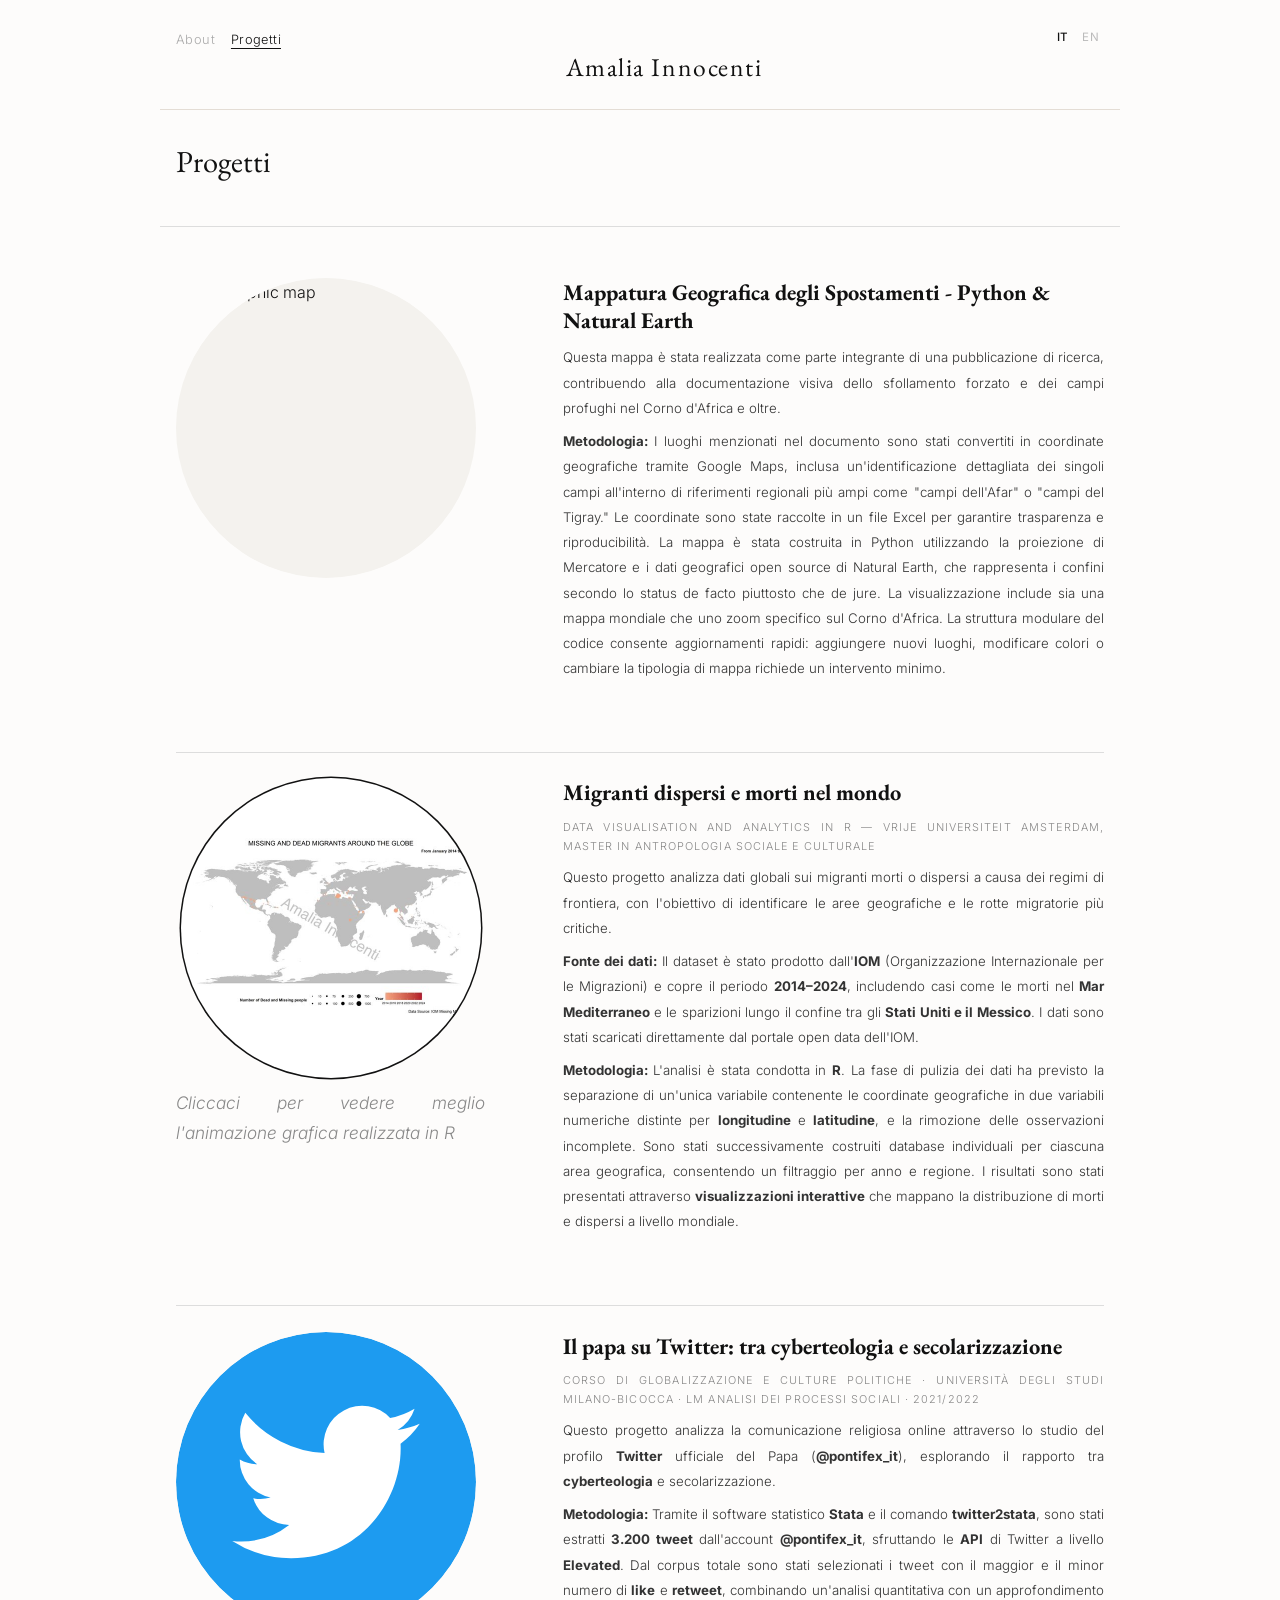
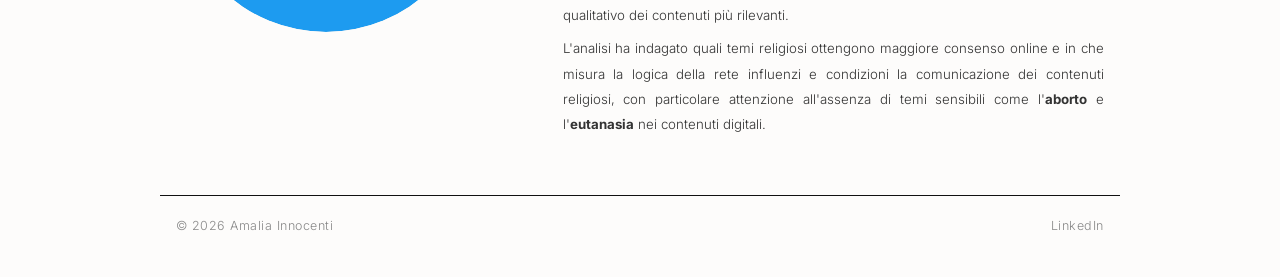
==== progetti/index.html @ a6a2b0f6 "Add Geographic Mapping project entry above GIF section" ====
<!DOCTYPE html>
<html lang="it">
<head>
  <meta charset="UTF-8">
  <meta name="viewport" content="width=device-width, initial-scale=1.0">
  <title>Projects – Amalia Innocenti</title>
  <link rel="icon" href="../favicon.svg" type="image/svg+xml">
  <link rel="stylesheet" href="../style.css">
  <style>
    /* hover hint on geo circle */
    .rentry-img--geo {
      cursor: zoom-in;
      transition: filter .2s;
    }
    .rentry-img--geo:hover { filter: brightness(0.88); }

    /* lightbox */
    .lightbox {
      position: fixed;
      inset: 0;
      z-index: 999;
      background: rgba(15,15,15,0.82);
      display: flex;
      align-items: center;
      justify-content: center;
      opacity: 0;
      pointer-events: none;
      transition: opacity .3s ease;
    }
    .lightbox.open {
      opacity: 1;
      pointer-events: all;
    }
    .lightbox-frame {
      position: relative;
      max-width: 88vw;
      max-height: 88vh;
    }
    .lightbox-frame img {
      display: block;
      max-width: 88vw;
      max-height: 88vh;
      width: auto;
      height: auto;
    }
    /* fading edges */
    .lightbox-frame::after {
      content: '';
      position: absolute;
      inset: 0;
      box-shadow: inset 0 0 70px 20px rgba(15,15,15,0.55);
      pointer-events: none;
    }
    .lightbox-close {
      position: absolute;
      top: -2.2rem;
      right: 0;
      background: none;
      border: none;
      color: #ddd;
      font-size: 1.6rem;
      line-height: 1;
      cursor: pointer;
      padding: 0.2rem 0.4rem;
      transition: color .15s;
    }
    .lightbox-close:hover { color: #fff; }
  </style>
</head>
<body>
<div class="page-wrapper">

<header>
  <div class="header-top">
    <nav>
      <a href="../">About</a>
      <a href="./" class="active" data-i18n="nav_projects">Projects</a>
    </nav>
    <div class="site-name">Amalia Innocenti</div>
    <div class="lang-switcher">
      <button class="lang-btn" data-lang="it">IT</button>
      <button class="lang-btn" data-lang="en">EN</button>
    </div>
  </div>
</header>

<div class="page-title">
  <h1 data-i18n="nav_projects">Projects</h1>
</div>

<hr>

<div class="section">

  <div class="rentry">
    <img class="rentry-img" alt="Geographic map">
    <div class="rentry-body">
      <h3 class="rentry-title" data-i18n="map_title">Geographic Mapping of Displacement - Python &amp; Natural Earth</h3>
      <p class="rentry-desc" data-i18n="map_p1">This map was developed as an integral part of a research publication, contributing to the visual documentation of forced displacement and refugee camps in the Horn of Africa and beyond.</p>
      <p class="rentry-desc" data-i18n="map_p2"><strong>Methodology:</strong> Locations mentioned in the source document were converted into geographic coordinates using Google Maps, including a detailed identification of individual camp names within broader regional references such as "Afar camps" or "Tigray camps." The coordinates were compiled in an Excel file to ensure transparency and reproducibility. The map was built in Python using the Mercator projection and open-source geographic boundary data from Natural Earth, which represents borders according to de facto rather than de jure status. The visualisation includes both a world map and a zoomed view focused on the Horn of Africa. The modular structure of the code allows for rapid updates: adding new locations, adjusting colours, or switching the base map style requires minimal effort.</p>
    </div>
  </div>

  <hr>

  <div class="rentry">
    <div class="rentry-img-wrap">
      <img class="rentry-img rentry-img--geo" src="../vis_2_thumb.jpg" data-gif="../vis_2.gif" alt="World map" id="geo-thumb">
      <p class="rentry-img-caption" data-i18n="geo_caption">Cliccaci per vedere meglio l'animazione grafica realizzata in R</p>
    </div>
    <div class="rentry-body">
      <h3 class="rentry-title" data-i18n="geo_title">Missing and dead migrants around the globe</h3>
      <p class="rentry-sub" data-i18n="geo_sub">Data Visualisation and Analytics in R course — Vrije Universiteit Amsterdam, Master's Degree in Social and Cultural Anthropology</p>
      <p class="rentry-desc" data-i18n="geo_p1">This project analyses global data on migrants who have died or gone missing as a result of border regimes, with a focus on identifying the most critical geographical areas and migration routes.</p>
      <p class="rentry-desc" data-i18n="geo_p2"><strong>Data Source:</strong> The dataset was produced by the <strong>IOM</strong> (International Organisation for Migration) and covers the period <strong>2014–2024</strong>, including cases such as deaths in the <strong>Mediterranean Sea</strong> and disappearances along the <strong>US-Mexico border</strong>. Data was retrieved directly from the IOM open data portal.</p>
      <p class="rentry-desc" data-i18n="geo_p3"><strong>Methodology:</strong> The analysis was carried out in <strong>R</strong>. The data cleaning phase involved splitting a single coordinate variable into two separate numeric variables for <strong>longitude</strong> and <strong>latitude</strong>, and removing incomplete observations. Individual databases were then built for each geographical area to allow for more granular filtering by year and region. The results were presented through <strong>interactive visualisations</strong> that mapped the distribution of deaths and disappearances worldwide.</p>
    </div>
  </div>

  <hr>

  <div class="rentry">
    <img class="rentry-img" src="../twitter-logo.svg" alt="Twitter logo">
    <div class="rentry-body">
      <h3 class="rentry-title" data-i18n="tw_card_title">Il papa su Twitter: tra cyberteologia e secolarizzazione</h3>
      <p class="rentry-sub" data-i18n="tw_sub">Corso di Globalizzazione e culture politiche · Università degli Studi Milano-Bicocca · LM Analisi dei Processi Sociali · 2021/2022</p>
      <p class="rentry-desc" data-i18n="tw_p1">Questo progetto analizza la comunicazione religiosa online attraverso lo studio del profilo <strong>Twitter</strong> ufficiale del Papa (<strong>@pontifex_it</strong>), esplorando il rapporto tra <strong>cyberteologia</strong> e secolarizzazione.</p>
      <p class="rentry-desc" data-i18n="tw_p2"><strong>Metodologia:</strong> Tramite il software statistico <strong>Stata</strong> e il comando <strong>twitter2stata</strong>, sono stati estratti <strong>3.200 tweet</strong> dall'account <strong>@pontifex_it</strong>, sfruttando le <strong>API</strong> di Twitter a livello <strong>Elevated</strong>. Dal corpus totale sono stati selezionati i tweet con il maggior e il minor numero di <strong>like</strong> e <strong>retweet</strong>, combinando un'analisi quantitativa con un approfondimento qualitativo dei contenuti più rilevanti.</p>
      <p class="rentry-desc" data-i18n="tw_p3">L'analisi ha indagato quali temi religiosi ottengono maggiore consenso online e in che misura la logica della rete influenzi e condizioni la comunicazione dei contenuti religiosi, con particolare attenzione all'assenza di temi sensibili come l'<strong>aborto</strong> e l'<strong>eutanasia</strong> nei contenuti digitali.</p>
    </div>
  </div>

</div>

<!-- Lightbox -->
<div class="lightbox" id="geo-lightbox">
  <div class="lightbox-frame">
    <button class="lightbox-close" id="lightbox-close">×</button>
    <img src="../vis_2.gif" alt="World map full view">
  </div>
</div>

<footer>
  <span>© 2026 Amalia Innocenti</span>
  <div class="footer-links">
    <a href="https://be.linkedin.com/in/amalia-innocenti" target="_blank" rel="noopener noreferrer">LinkedIn</a>
  </div>
</footer>

<script src="../lang.js"></script>
<script>
  const thumb   = document.getElementById('geo-thumb');
  const lightbox = document.getElementById('geo-lightbox');
  const closeBtn = document.getElementById('lightbox-close');

  const lightboxImg = lightbox.querySelector('img');

  thumb.addEventListener('click', () => {
    if (!lightboxImg.src || lightboxImg.src === window.location.href) {
      lightboxImg.src = thumb.dataset.gif;
    }
    lightbox.classList.add('open');
  });
  closeBtn.addEventListener('click', () => lightbox.classList.remove('open'));
  lightbox.addEventListener('click', e => {
    if (e.target === lightbox) lightbox.classList.remove('open');
  });
  document.addEventListener('keydown', e => {
    if (e.key === 'Escape') lightbox.classList.remove('open');
  });
</script>
</div>
</body>
</html>
---- style.css ----
@import url('https://fonts.googleapis.com/css2?family=EB+Garamond:ital,wght@0,400;0,500;1,400&family=Inter:wght@300;400;700&display=swap');

*, *::before, *::after { box-sizing: border-box; margin: 0; padding: 0; }

html { font-size: 16px; }

body {
  font-family: 'Inter', system-ui, sans-serif;
  font-weight: 300;
  color: #111;
  line-height: 1.75;
  background-color: #fdfcfb;
}

.page-wrapper {
  width: 100%;
  background: #fdfcfb;
  min-height: 100vh;
}

.spacer { display: block; }

a { color: #111; text-decoration: none; }
a:hover { text-decoration: underline; }

/* ── HEADER ── */
header {
  padding: 0 1rem;
  max-width: 960px;
  margin: 0 auto;
  border-bottom: 1px solid #e4ddd5;
}

.header-top {
  display: grid;
  grid-template-columns: 1fr auto 1fr;
  align-items: start;
  padding: 1.8rem 0 1.2rem;
}

.site-name {
  font-family: 'EB Garamond', Georgia, serif;
  font-size: 1.6rem;
  font-weight: 400;
  letter-spacing: 0.06em;
  text-align: center;
  margin-top: 1rem;
  margin-left: 3rem;
}

nav {
  display: flex;
  flex-wrap: nowrap;
  gap: 0 1rem;
  font-size: 0.8rem;
  letter-spacing: 0.03em;
}

nav a { color: #aaa; }
nav a:hover { color: #111; text-decoration: none; }
nav a.active { color: #111; text-decoration: underline; text-underline-offset: 4px; }

/* ── LANGUAGE SWITCHER ── */
.lang-switcher {
  display: flex;
  gap: 0.3rem;
  justify-self: end;
}

.lang-btn {
  background: none;
  border: none;
  cursor: pointer;
  font-family: 'Inter', system-ui, sans-serif;
  font-size: 0.72rem;
  font-weight: 400;
  letter-spacing: 0.08em;
  color: #bbb;
  padding: 0.1rem 0.25rem;
  transition: color .15s;
}

.lang-btn:hover { color: #555; }
.lang-btn.active { color: #111; font-weight: 500; }

/* ── PAGE TITLE ── */
.page-title {
  padding: 2rem 1rem 0;
  max-width: 960px;
  margin: 0 auto;
}

.page-title--hero {
  padding-top: 2.5rem;
  padding-bottom: 0.5rem;
}

.section--hero {
  padding-top: 2.5rem;
  padding-bottom: 4rem;
}

.section--hero p {
  font-size: 0.78rem;
  line-height: 1.9;
  margin-bottom: 1.4rem;
  color: #222;
}

.section--hero p:last-child { margin-bottom: 0; }

.page-title h1 {
  font-family: 'EB Garamond', Georgia, serif;
  font-size: 1.9rem;
  font-weight: 400;
  line-height: 1.3;
  margin-bottom: 0.5rem;
}

.page-title p {
  font-size: 0.68rem;
  letter-spacing: 0.14em;
  text-transform: uppercase;
  color: #888;
}

/* ── SECTIONS ── */
.section {
  padding: 1.6rem 1rem 0;
  max-width: 960px;
  margin: 0 auto;
}

hr {
  border: none;
  border-top: 1px solid #ddd;
  max-width: 960px;
  margin: 2.8rem auto 0;
  padding: 0 1rem;
}

h2 {
  font-family: 'EB Garamond', Georgia, serif;
  font-size: 1.1rem;
  font-weight: 500;
  letter-spacing: 0.02em;
  margin-bottom: 0.9rem;
}

p { margin-bottom: 0.9rem; font-size: 0.95rem; color: #333; }
p:last-child { margin-bottom: 0; }

/* ── PUB LIST ── */
.pub-list { list-style: none; }

.pub-list li {
  padding: 1rem 0;
  border-bottom: 1px solid #eee;
  font-size: 0.92rem;
}

.pub-list li:first-child { border-top: 1px solid #eee; }

.pub-year { font-size: 0.75rem; letter-spacing: 0.08em; color: #888; margin-bottom: 0.2rem; }

.pub-title {
  font-family: 'EB Garamond', Georgia, serif;
  font-size: 1rem;
  line-height: 1.4;
  margin-bottom: 0.2rem;
}

.pub-journal { font-size: 0.82rem; color: #666; }

.pub-link {
  display: inline-block;
  margin-top: 0.3rem;
  font-size: 0.78rem;
  color: #111;
  text-decoration: underline;
}

/* ── ABOUT LAYOUT ── */
.about-cols {
  display: grid;
  grid-template-columns: 150px 1fr;
  gap: 2rem;
  align-items: start;
}

.photo-placeholder {
  width: 150px;
  aspect-ratio: 3/4;
  background: #f0f0f0;
  border: 1px solid #ddd;
  display: flex;
  align-items: center;
  justify-content: center;
  font-size: 0.7rem;
  letter-spacing: 0.1em;
  color: #bbb;
  text-transform: uppercase;
}

/* ── PROJECT CARDS ── */
.proj-card {
  display: grid;
  grid-template-columns: 72px 1fr;
  gap: 1.2rem;
  padding: 1.3rem 0;
  border-bottom: 1px solid #eee;
}

.proj-card:first-of-type { border-top: 1px solid #eee; }

.proj-img {
  width: 72px;
  height: 72px;
  border: 1px solid #e4ddd5;
  flex-shrink: 0;
  object-fit: cover;
}

.proj-img--geo1    { background: linear-gradient(135deg, #c8dfc8 0%, #7aaa8a 100%); }
.proj-img--geo2    { background: linear-gradient(135deg, #d4e8c2 0%, #8ab87a 100%); }
.proj-img--twitter { background: linear-gradient(135deg, #c2d4e8 0%, #6a9fc0 100%); }
.proj-img--reddit  { background: linear-gradient(135deg, #e8d4c2 0%, #c08060 100%); }

.proj-title {
  font-family: 'EB Garamond', Georgia, serif;
  font-size: 0.9rem;
  margin-bottom: 0.3rem;
  color: #111;
  white-space: nowrap;
  overflow: hidden;
  text-overflow: ellipsis;
}

.section p {
  text-align: justify;
}

.proj-desc {
  font-size: 0.82rem;
  color: #666;
  line-height: 1.6;
  margin-bottom: 0.5rem;
}

.find-more {
  font-size: 0.75rem;
  color: #111;
  text-decoration: underline;
  text-underline-offset: 3px;
  letter-spacing: 0.03em;
}

.find-more:hover { color: #555; text-decoration: underline; }

/* ── CODE BLOCK ── */
.code-block {
  background: #1e1e2e;
  border-radius: 6px;
  margin-top: 1.4rem;
  overflow: hidden;
  box-shadow: 0 4px 20px rgba(0,0,0,0.18);
}

.code-block-header {
  background: #2a2a3d;
  padding: 0.55rem 1rem;
  display: flex;
  align-items: center;
  gap: 0.35rem;
}

.dot {
  width: 11px;
  height: 11px;
  border-radius: 50%;
  flex-shrink: 0;
}
.dot--red    { background: #ff5f57; }
.dot--yellow { background: #febc2e; }
.dot--green  { background: #28c840; }

.code-block-lang {
  margin-left: auto;
  font-size: 0.63rem;
  letter-spacing: 0.12em;
  text-transform: uppercase;
  color: #555;
  font-family: 'Inter', system-ui, sans-serif;
}

.code-block pre {
  font-family: 'Menlo', 'Courier New', monospace;
  font-size: 0.76rem;
  line-height: 1.75;
  color: #cdd6f4;
  margin: 0;
  padding: 1.2rem 1.4rem;
  max-height: 300px;
  overflow-y: auto;
  overflow-x: auto;
}

.code-block pre::-webkit-scrollbar { width: 5px; height: 5px; }
.code-block pre::-webkit-scrollbar-track { background: #1e1e2e; }
.code-block pre::-webkit-scrollbar-thumb { background: #44445a; border-radius: 3px; }

.code-label {
  font-size: 0.68rem;
  letter-spacing: 0.12em;
  text-transform: uppercase;
  color: #aaa;
  margin-bottom: 0.5rem;
}

/* ── PROJECT HERO IMAGE ── */
.project-hero-img {
  width: 100%;
  height: 220px;
  object-fit: cover;
  display: block;
  margin-top: 1.4rem;
}

.hero-img-wrap {
  position: relative;
  margin-top: 1.4rem;
}

.hero-img-wrap .project-hero-img {
  margin-top: 0;
}

.twitter-badge {
  position: absolute;
  top: 0.8rem;
  left: 1rem;
  width: 28px;
  height: 28px;
  filter: drop-shadow(0 1px 4px rgba(0,0,0,0.5));
}

/* ── PROJECT LIST ── */
.project-list { list-style: none; }

.project-list li {
  padding: 1rem 0;
  border-bottom: 1px solid #eee;
}

.project-list li:first-child { border-top: 1px solid #eee; }

.project-meta { font-size: 0.75rem; color: #888; letter-spacing: 0.06em; margin-bottom: 0.2rem; }
.project-name { font-family: 'EB Garamond', Georgia, serif; font-size: 1rem; margin-bottom: 0.2rem; }
.project-desc { font-size: 0.88rem; color: #555; }

/* ── CONTACT LIST ── */
.contact-list { list-style: none; }

.contact-list li {
  display: grid;
  grid-template-columns: 130px 1fr;
  gap: 0.5rem;
  padding: 0.85rem 0;
  border-bottom: 1px solid #eee;
  font-size: 0.92rem;
}

.contact-list li:first-child { border-top: 1px solid #eee; }
.contact-label { font-size: 0.75rem; letter-spacing: 0.08em; color: #888; padding-top: 0.1rem; }

/* ── WIP / COMING SOON ── */
.wip-note {
  font-size: 0.88rem;
  color: #888;
  font-style: italic;
  margin-bottom: 1.4rem;
}

.coming-soon-tag {
  display: inline-block;
  font-size: 0.62rem;
  letter-spacing: 0.12em;
  text-transform: uppercase;
  background: #f0ebe4;
  color: #999;
  padding: 0.1rem 0.45rem;
  border-radius: 2px;
  vertical-align: middle;
}

.pub-coming-soon .pub-title { color: #888; }

.wip-img-section {
  padding-top: 2rem;
  padding-bottom: 2rem;
  text-align: center;
}

.wip-img {
  width: 100%;
  max-height: 320px;
  object-fit: cover;
  border-radius: 3px;
  display: block;
  filter: grayscale(15%);
}

.wip-caption {
  font-size: 0.72rem;
  color: #bbb;
  letter-spacing: 0.08em;
  margin-top: 0.6rem;
  font-style: italic;
}

/* ── RESEARCH ENTRIES ── */
.rentry {
  display: grid;
  grid-template-columns: calc(928px * 4 / 12) 1fr;
  column-gap: calc(928px / 12);
  align-items: start;
  padding: 1.6rem 0;
}

.rentry-img {
  width: 300px;
  height: 300px;
  border-radius: 50%;
  object-fit: cover;
  background: #f4f2ee;
  display: block;
}

.rentry-img--geo {
  box-shadow: 0 0 0 1.5px #111;
}

.rentry-img-wrap {
  display: flex;
  flex-direction: column;
  align-items: center;
  gap: 0.6rem;
}

.rentry-img-caption {
  font-size: 1.08rem;
  color: #888;
  font-style: italic;
  margin: 0;
}


.rentry-sub {
  font-size: 0.68rem;
  letter-spacing: 0.1em;
  text-transform: uppercase;
  color: #888;
  margin-bottom: 0.6rem;
}

.rentry-title {
  font-family: 'EB Garamond', Georgia, serif;
  font-size: 1.4rem;
  font-weight: 700;
  color: #111;
  margin-bottom: 0.7rem;
  line-height: 1.25;
}

.rentry-desc {
  font-size: 0.83rem;
  color: #333;
  line-height: 1.9;
  text-align: justify;
  margin-bottom: 0.5rem;
}

/* ── FOOTER ── */
footer {
  max-width: 960px;
  margin: 2rem auto 0;
  padding: 1.2rem 1rem 2.5rem;
  border-top: 1px solid #111;
  display: flex;
  justify-content: space-between;
  align-items: center;
  font-size: 0.78rem;
  color: #888;
  letter-spacing: 0.04em;
}

footer a { color: #888; }
footer a:hover { color: #111; text-decoration: none; }
.footer-links { display: flex; gap: 1.2rem; }


/* ── RESPONSIVE ── */
@media (max-width: 820px) {
  .rentry {
    grid-template-columns: 200px 1fr;
    column-gap: 1.6rem;
  }
}

@media (max-width: 640px) {
  header, .page-title, .section { padding-left: 1.1rem; padding-right: 1.1rem; }

  .header-top {
    grid-template-columns: 1fr 1fr;
    grid-template-rows: auto auto;
    gap: 0.5rem;
  }
  .site-name {
    grid-column: 1 / -1;
    text-align: left;
    margin-left: 0;
    margin-top: 0.3rem;
    order: -1;
  }
  nav { font-size: 0.75rem; }

  /* projects: full-width stacked layout */
  .rentry {
    display: block;
    padding: 2rem 0;
  }
  .rentry-img {
    display: block;
    width: 60vw;
    height: 60vw;
    max-width: 240px;
    max-height: 240px;
    margin: 0 auto 1.6rem;
    border-radius: 50%;
    object-fit: cover;
    background: #f4f2ee;
  }
  .rentry-body { width: 100%; }
  .rentry-title { font-size: 1.35rem; margin-bottom: 0.5rem; }
  .rentry-sub   { font-size: 0.68rem; margin-bottom: 0.8rem; }
  .rentry-desc  { font-size: 0.92rem; line-height: 1.8; text-align: left; margin-bottom: 0.7rem; }

  .section p { text-align: left; }
  .section--hero p { font-size: 0.9rem; }

  .about-cols { grid-template-columns: 1fr; }
  .contact-list li { grid-template-columns: 1fr; }

  footer {
    padding: 1rem 1.1rem 2rem;
    flex-direction: column;
    gap: 0.5rem;
    align-items: flex-start;
  }
}
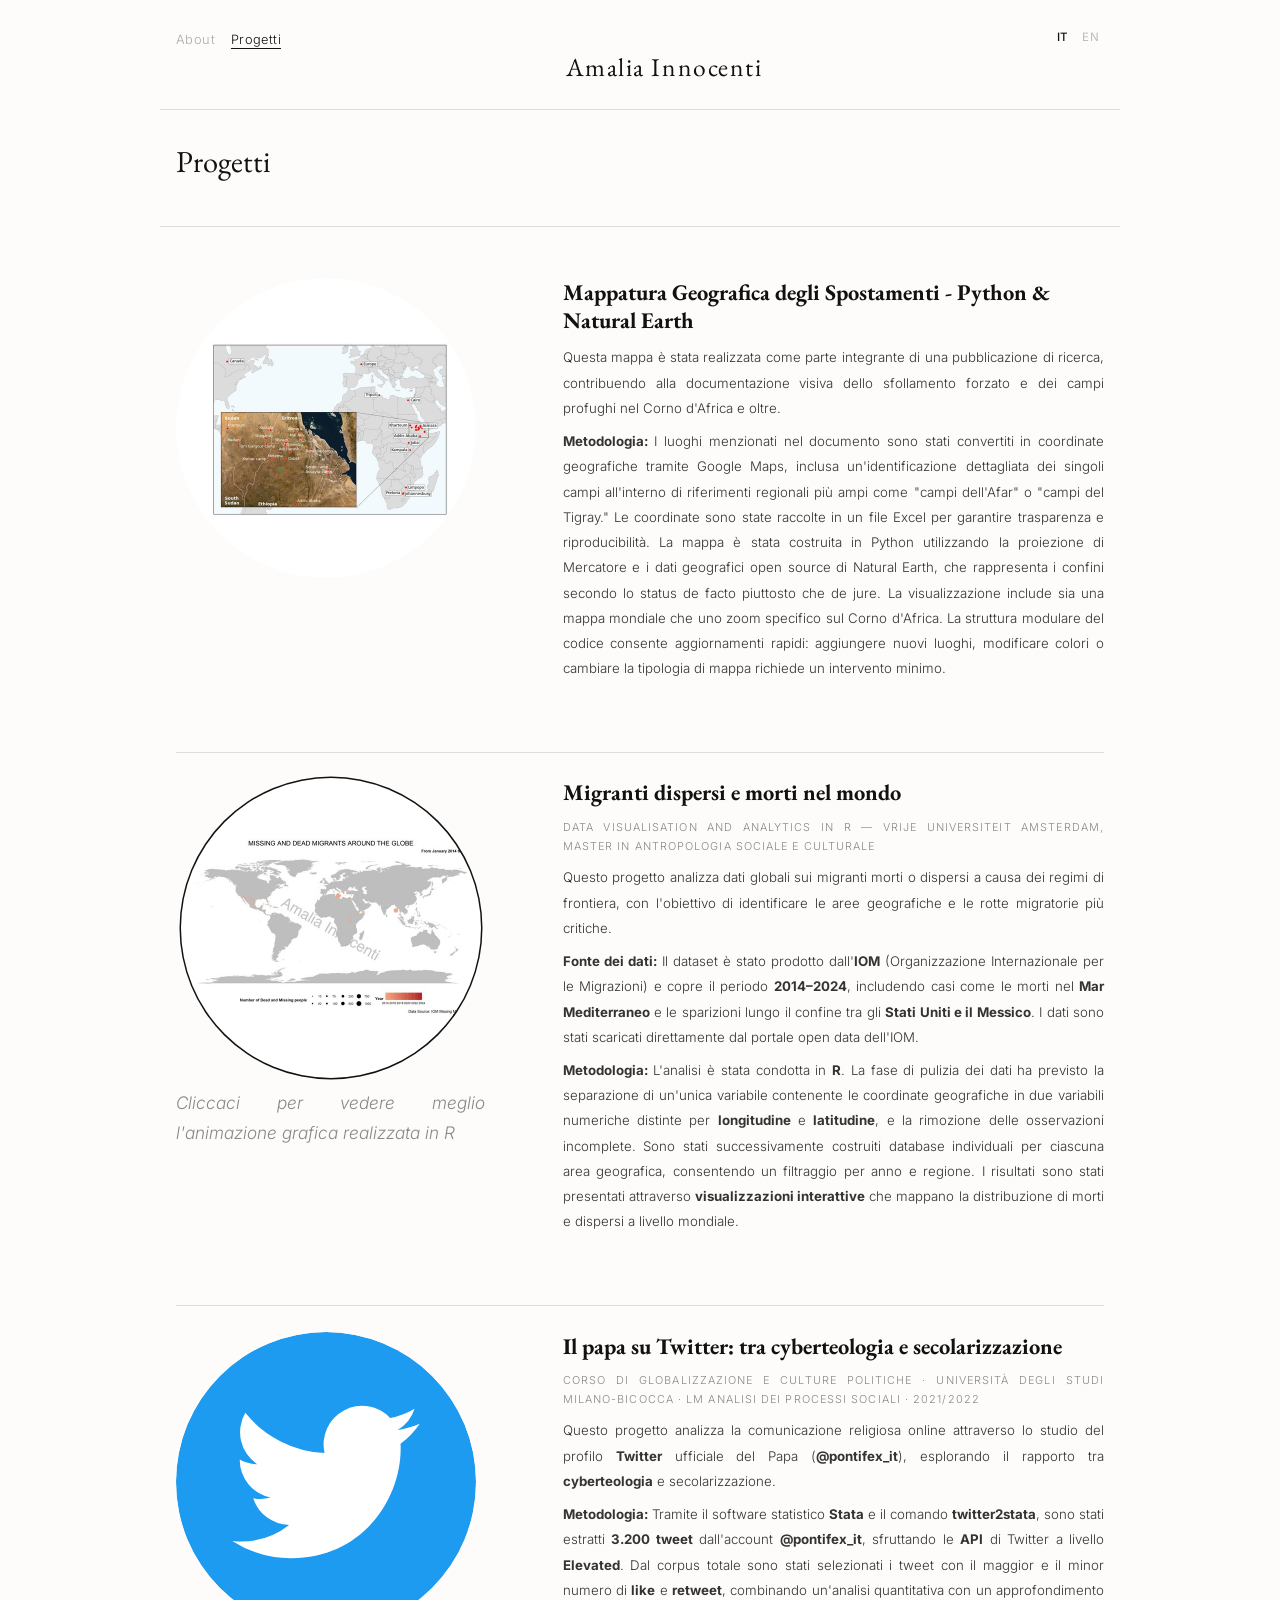
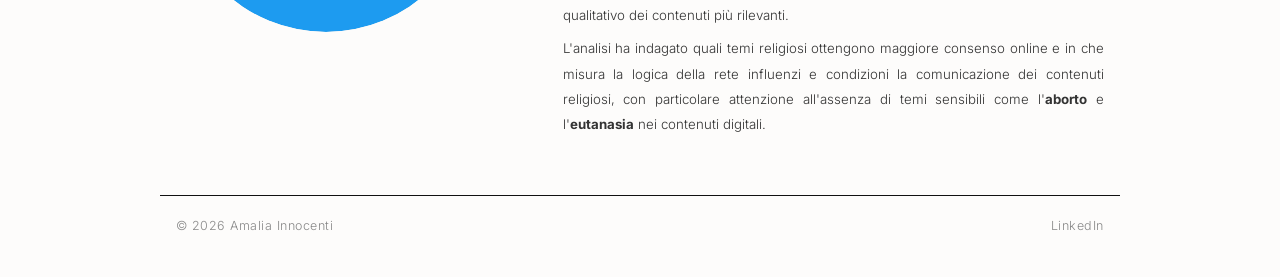
==== commit da440830: "Add geographic map image to new project entry" ====
--- a/progetti/index.html
+++ b/progetti/index.html
@@ -93,7 +93,7 @@
 <div class="section">
 
   <div class="rentry">
-    <img class="rentry-img" alt="Geographic map">
+    <img class="rentry-img" src="../map_horn.jpg" alt="Geographic map">
     <div class="rentry-body">
       <h3 class="rentry-title" data-i18n="map_title">Geographic Mapping of Displacement - Python &amp; Natural Earth</h3>
       <p class="rentry-desc" data-i18n="map_p1">This map was developed as an integral part of a research publication, contributing to the visual documentation of forced displacement and refugee camps in the Horn of Africa and beyond.</p>
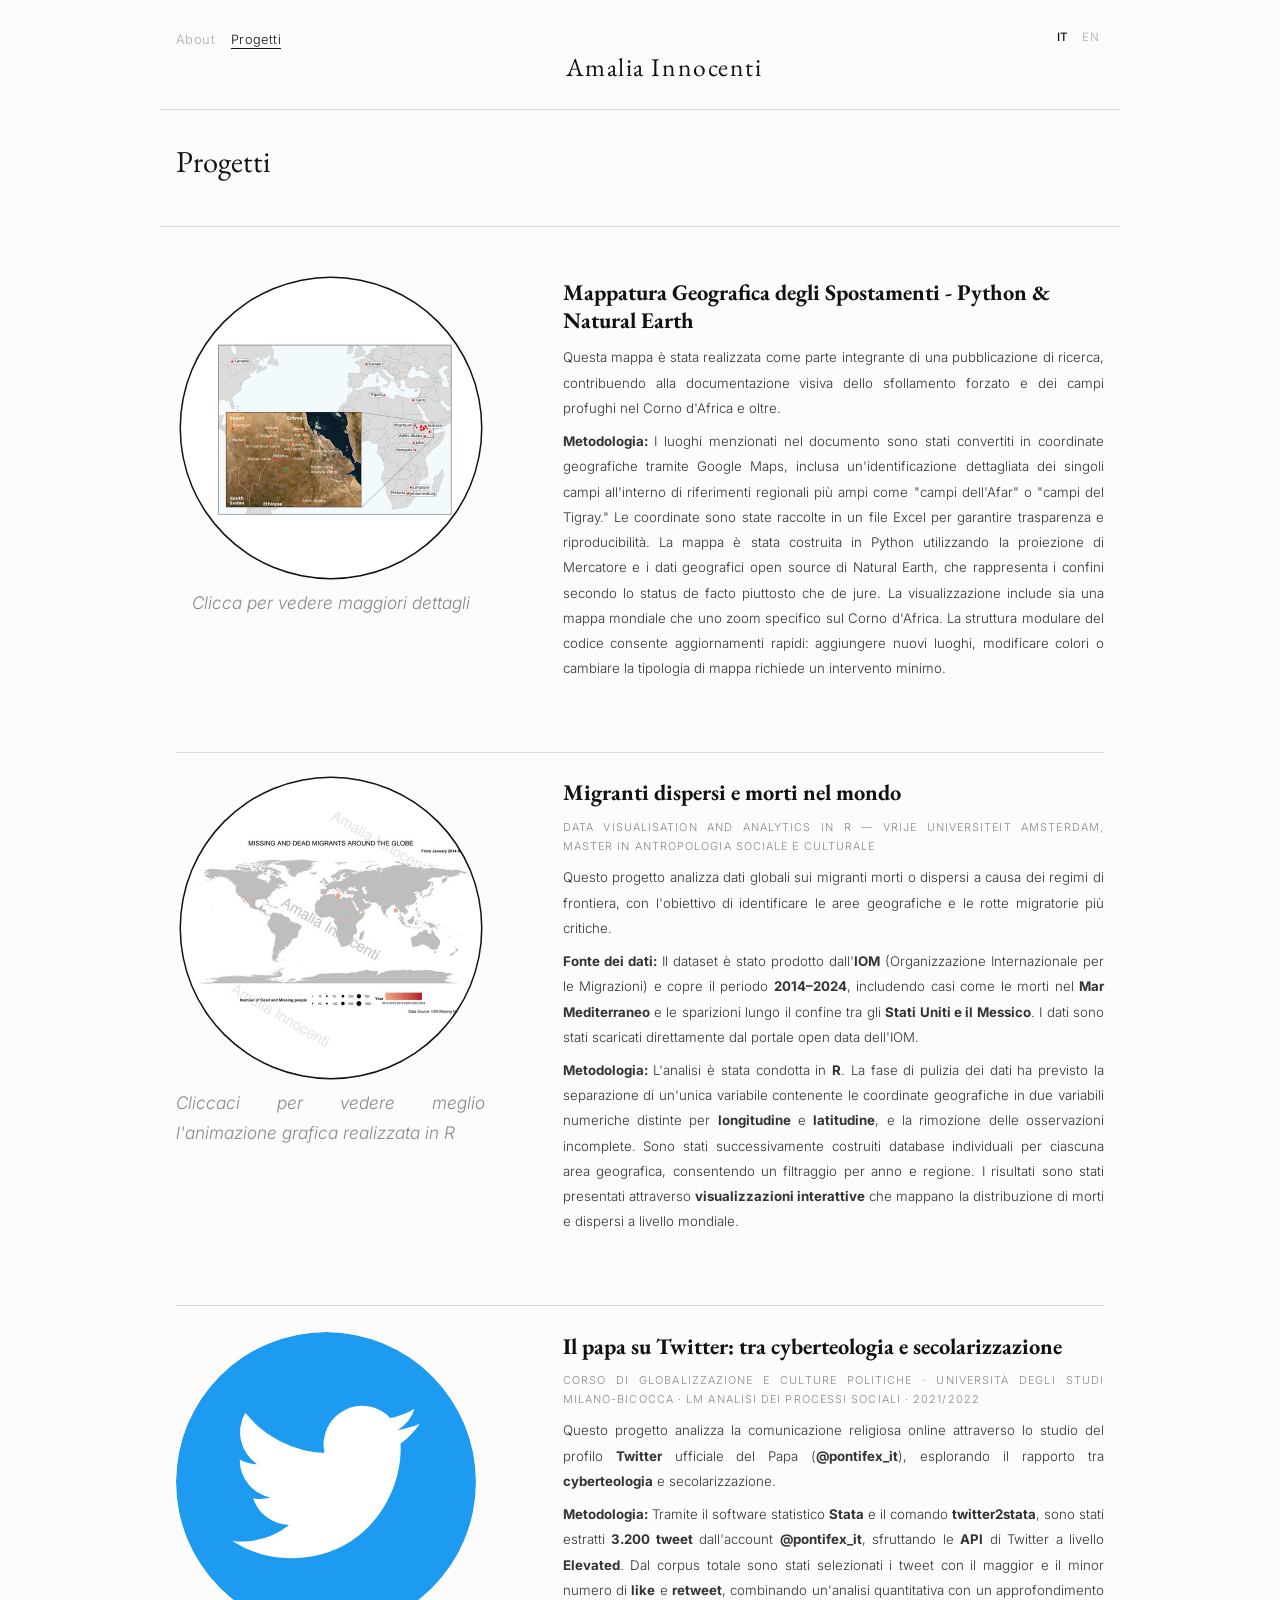
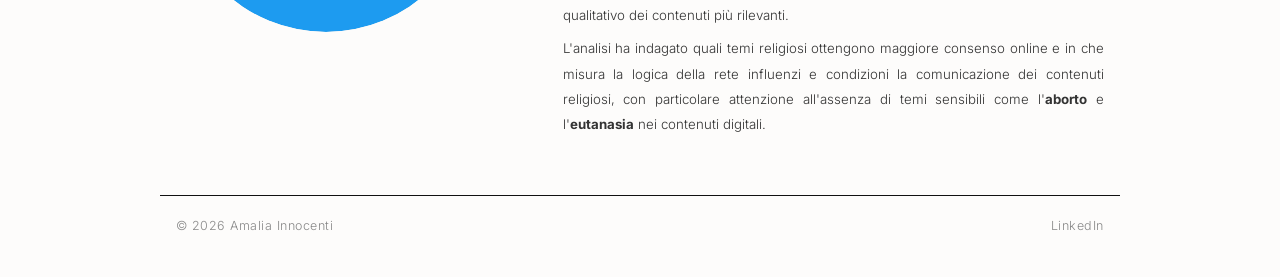
==== commit 19a2558a: "Map circle border+lightbox, 3 watermark stripes, fix caption alignment" ====
--- a/progetti/index.html
+++ b/progetti/index.html
@@ -93,7 +93,10 @@
 <div class="section">
 
   <div class="rentry">
-    <img class="rentry-img" src="../map_horn.jpg" alt="Geographic map">
+    <div class="rentry-img-wrap">
+      <img class="rentry-img rentry-img--map" src="../map_horn.jpg" alt="Geographic map" id="map-thumb">
+      <p class="rentry-img-caption" data-i18n="map_caption">Clicca per vedere maggiori dettagli</p>
+    </div>
     <div class="rentry-body">
       <h3 class="rentry-title" data-i18n="map_title">Geographic Mapping of Displacement - Python &amp; Natural Earth</h3>
       <p class="rentry-desc" data-i18n="map_p1">This map was developed as an integral part of a research publication, contributing to the visual documentation of forced displacement and refugee camps in the Horn of Africa and beyond.</p>
@@ -132,11 +135,19 @@
 
 </div>
 
-<!-- Lightbox -->
+<!-- Lightbox GIF -->
 <div class="lightbox" id="geo-lightbox">
   <div class="lightbox-frame">
     <button class="lightbox-close" id="lightbox-close">×</button>
-    <img src="../vis_2.gif" alt="World map full view">
+    <img src="" alt="World map full view">
+  </div>
+</div>
+
+<!-- Lightbox Map -->
+<div class="lightbox" id="map-lightbox">
+  <div class="lightbox-frame">
+    <button class="lightbox-close" id="map-lightbox-close">×</button>
+    <img src="../map_horn.jpg" alt="Geographic map full view">
   </div>
 </div>
 
@@ -149,24 +160,29 @@
 
 <script src="../lang.js"></script>
 <script>
-  const thumb   = document.getElementById('geo-thumb');
-  const lightbox = document.getElementById('geo-lightbox');
-  const closeBtn = document.getElementById('lightbox-close');
+  // GIF lightbox
+  const geoThumb   = document.getElementById('geo-thumb');
+  const geoLightbox = document.getElementById('geo-lightbox');
+  const geoImg = geoLightbox.querySelector('img');
+  geoThumb.addEventListener('click', () => {
+    if (!geoImg.src || geoImg.src === window.location.href) geoImg.src = geoThumb.dataset.gif;
+    geoLightbox.classList.add('open');
+  });
+  document.getElementById('lightbox-close').addEventListener('click', () => geoLightbox.classList.remove('open'));
+  geoLightbox.addEventListener('click', e => { if (e.target === geoLightbox) geoLightbox.classList.remove('open'); });
 
-  const lightboxImg = lightbox.querySelector('img');
+  // Map lightbox
+  const mapThumb   = document.getElementById('map-thumb');
+  const mapLightbox = document.getElementById('map-lightbox');
+  mapThumb.addEventListener('click', () => mapLightbox.classList.add('open'));
+  document.getElementById('map-lightbox-close').addEventListener('click', () => mapLightbox.classList.remove('open'));
+  mapLightbox.addEventListener('click', e => { if (e.target === mapLightbox) mapLightbox.classList.remove('open'); });
 
-  thumb.addEventListener('click', () => {
-    if (!lightboxImg.src || lightboxImg.src === window.location.href) {
-      lightboxImg.src = thumb.dataset.gif;
+  document.addEventListener('keydown', e => {
+    if (e.key === 'Escape') {
+      geoLightbox.classList.remove('open');
+      mapLightbox.classList.remove('open');
     }
-    lightbox.classList.add('open');
-  });
-  closeBtn.addEventListener('click', () => lightbox.classList.remove('open'));
-  lightbox.addEventListener('click', e => {
-    if (e.target === lightbox) lightbox.classList.remove('open');
-  });
-  document.addEventListener('keydown', e => {
-    if (e.key === 'Escape') lightbox.classList.remove('open');
   });
 </script>
 </div>
--- a/style.css
+++ b/style.css
@@ -438,7 +438,16 @@
 
 .rentry-img--geo {
   box-shadow: 0 0 0 1.5px #111;
-}
+  cursor: zoom-in;
+}
+
+.rentry-img--map {
+  box-shadow: 0 0 0 1.5px #111;
+  cursor: zoom-in;
+  transition: filter .2s;
+}
+
+.rentry-img--map:hover { filter: brightness(0.88); }
 
 .rentry-img-wrap {
   display: flex;
@@ -451,6 +460,7 @@
   font-size: 1.08rem;
   color: #888;
   font-style: italic;
+  text-align: left;
   margin: 0;
 }
 
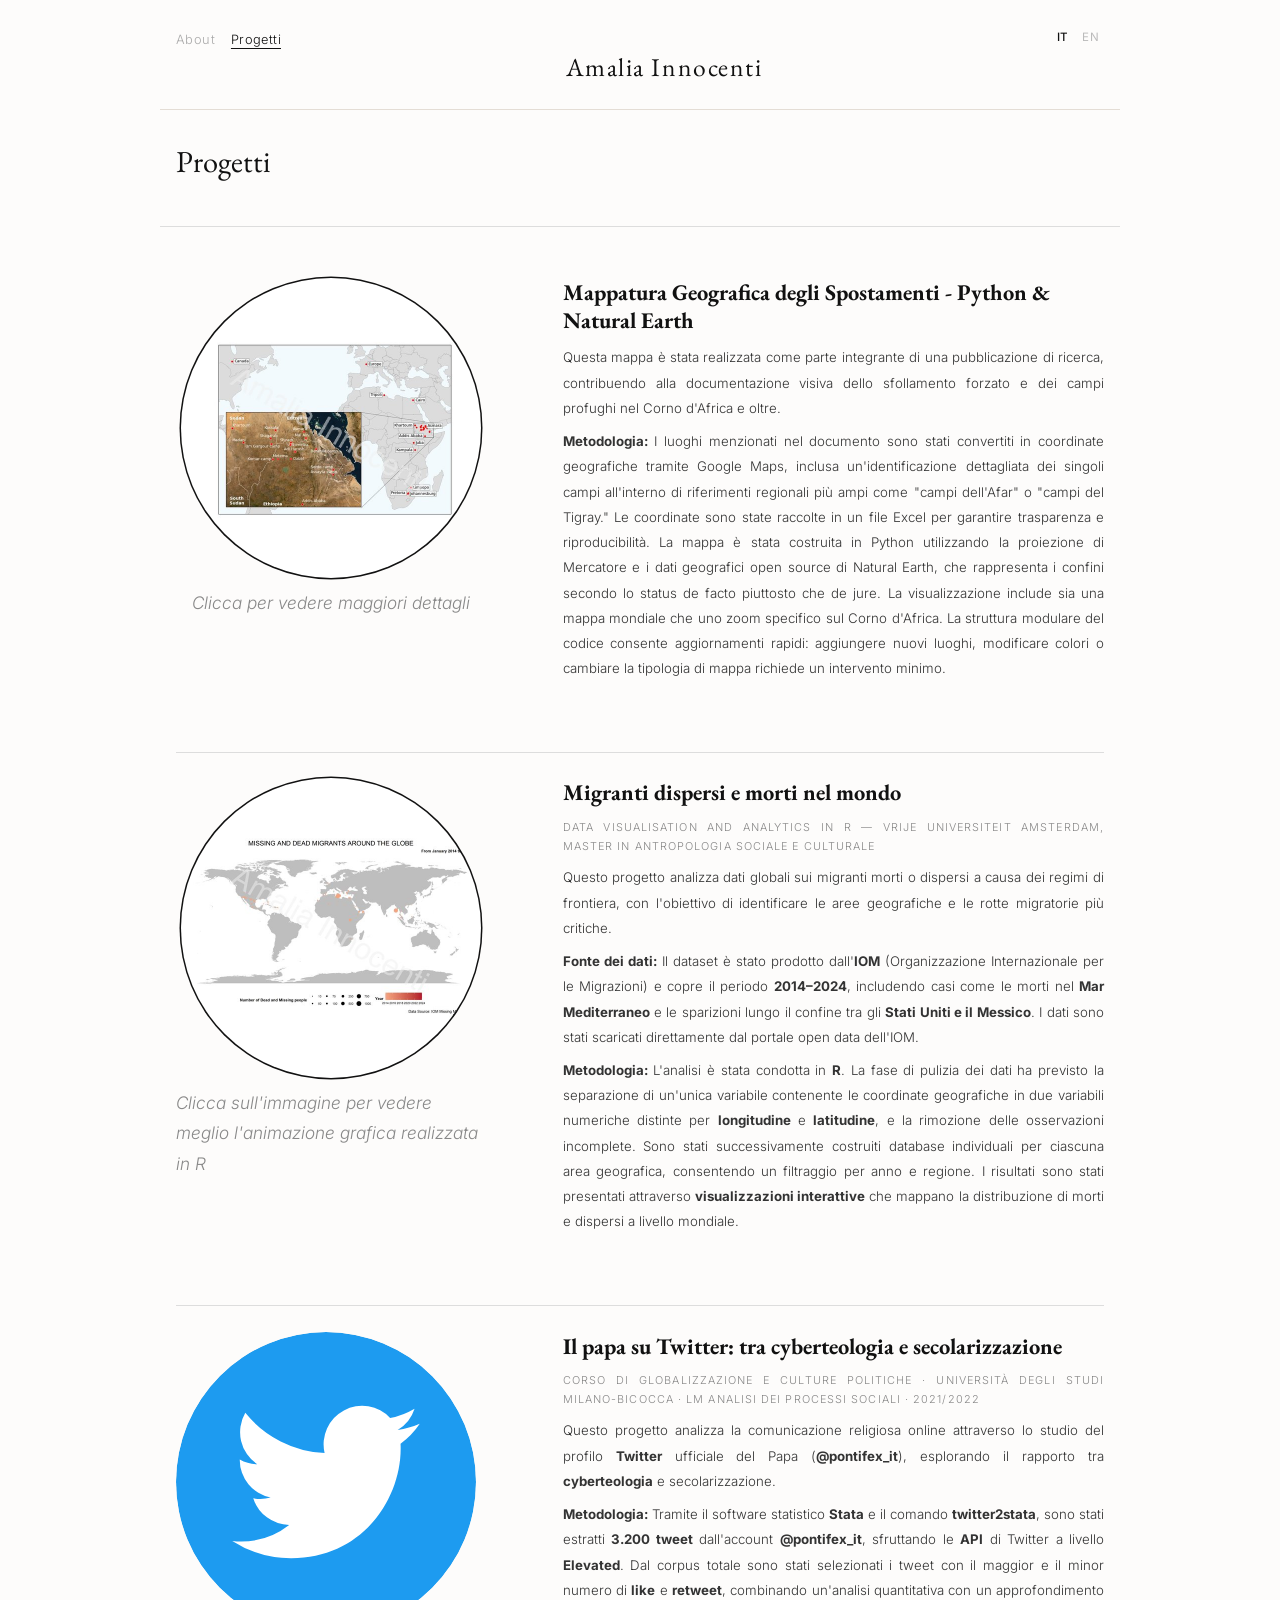
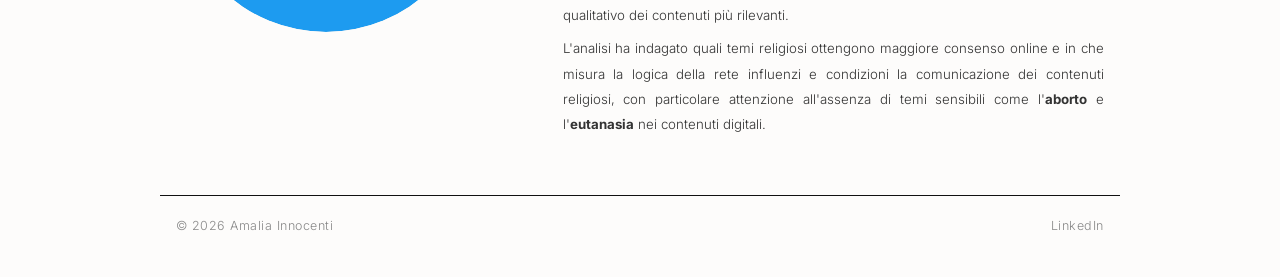
==== commit f84ba4c7: "Update GIF caption text" ====
--- a/progetti/index.html
+++ b/progetti/index.html
@@ -109,7 +109,7 @@
   <div class="rentry">
     <div class="rentry-img-wrap">
       <img class="rentry-img rentry-img--geo" src="../vis_2_thumb.jpg" data-gif="../vis_2.gif" alt="World map" id="geo-thumb">
-      <p class="rentry-img-caption" data-i18n="geo_caption">Cliccaci per vedere meglio l'animazione grafica realizzata in R</p>
+      <p class="rentry-img-caption" data-i18n="geo_caption">Clicca sull'immagine per vedere meglio l'animazione grafica realizzata in R</p>
     </div>
     <div class="rentry-body">
       <h3 class="rentry-title" data-i18n="geo_title">Missing and dead migrants around the globe</h3>
--- a/style.css
+++ b/style.css
@@ -456,7 +456,7 @@
   gap: 0.6rem;
 }
 
-.rentry-img-caption {
+.rentry-img-wrap p.rentry-img-caption {
   font-size: 1.08rem;
   color: #888;
   font-style: italic;
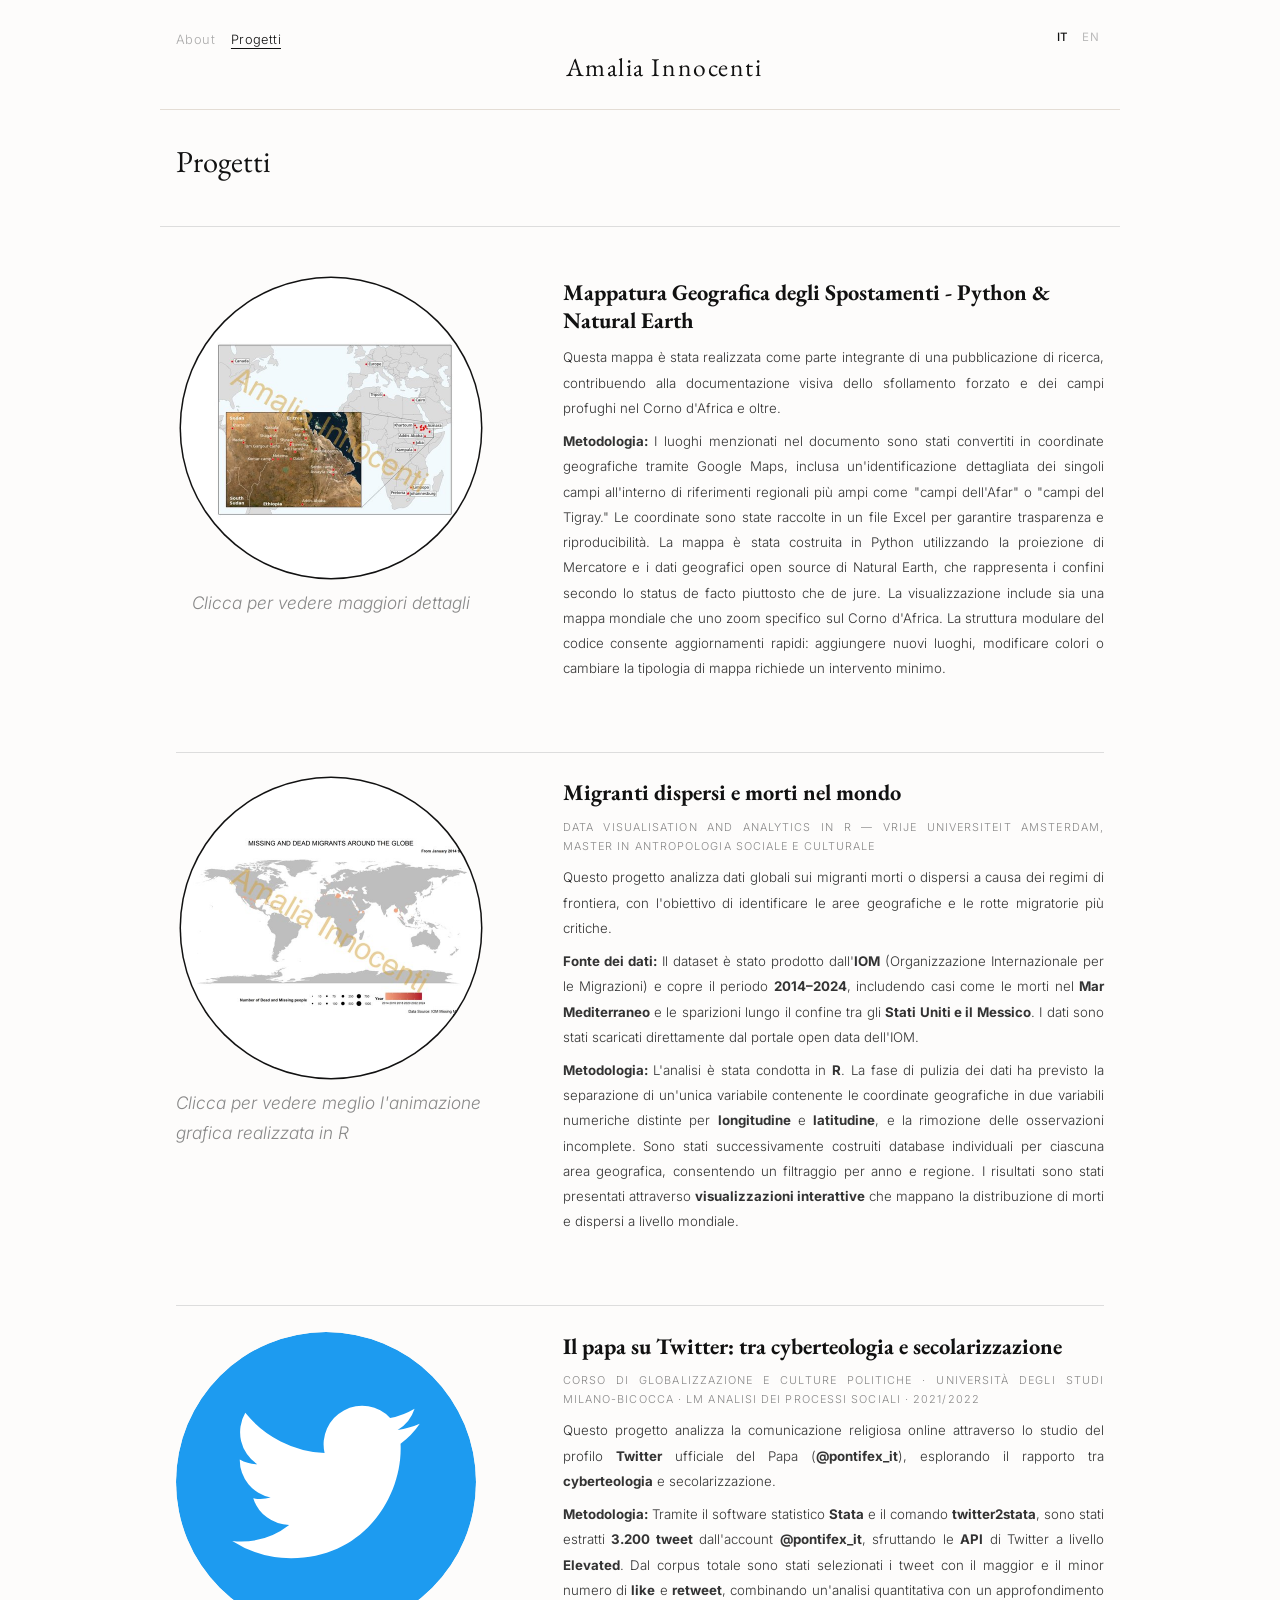
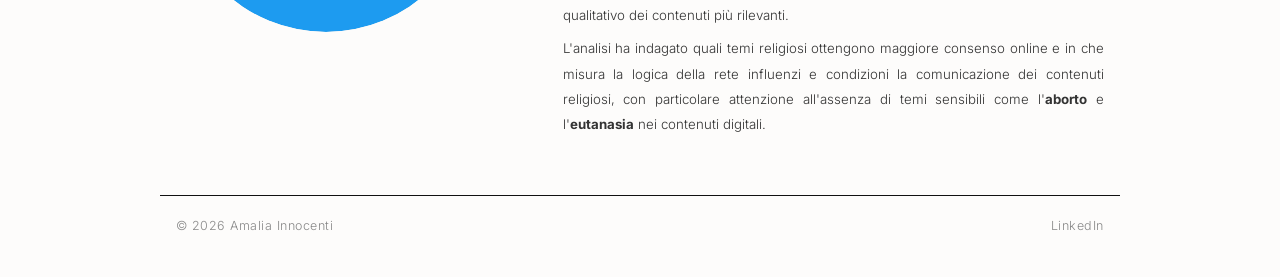
==== commit cb687b2d: "Shorten GIF caption text IT/EN" ====
--- a/progetti/index.html
+++ b/progetti/index.html
@@ -109,7 +109,7 @@
   <div class="rentry">
     <div class="rentry-img-wrap">
       <img class="rentry-img rentry-img--geo" src="../vis_2_thumb.jpg" data-gif="../vis_2.gif" alt="World map" id="geo-thumb">
-      <p class="rentry-img-caption" data-i18n="geo_caption">Clicca sull'immagine per vedere meglio l'animazione grafica realizzata in R</p>
+      <p class="rentry-img-caption" data-i18n="geo_caption">Clicca per vedere meglio l'animazione grafica realizzata in R</p>
     </div>
     <div class="rentry-body">
       <h3 class="rentry-title" data-i18n="geo_title">Missing and dead migrants around the globe</h3>
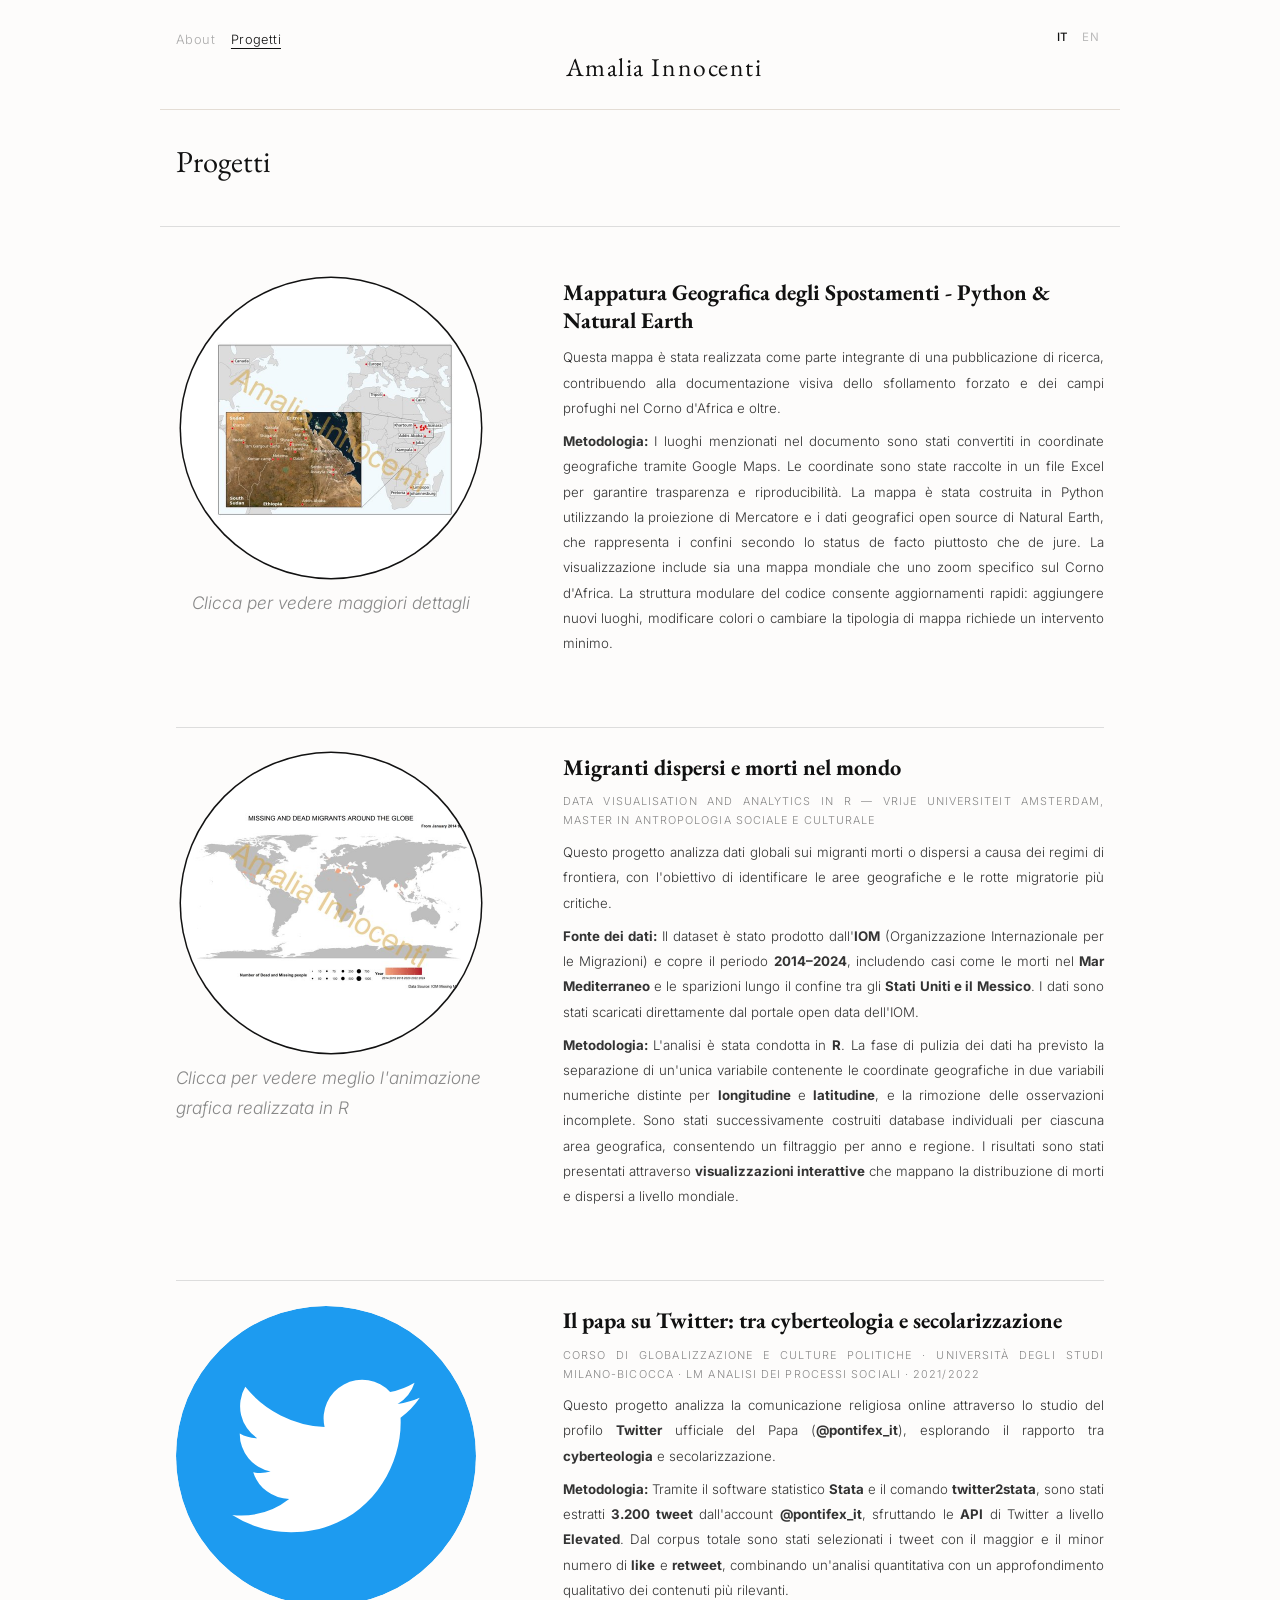
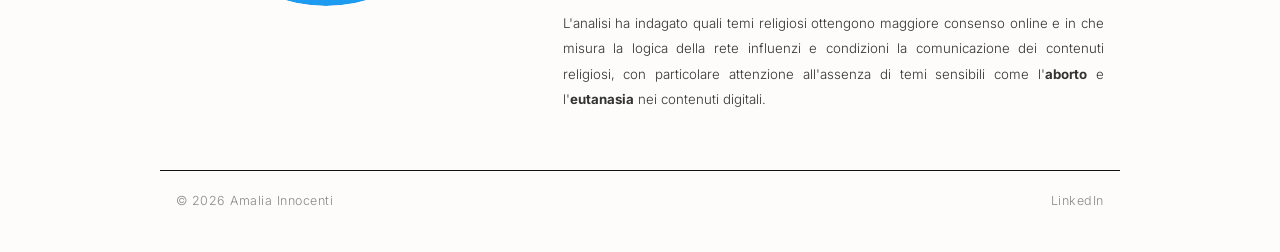
==== commit 16cba6c4: "Update map methodology text IT/EN" ====
--- a/progetti/index.html
+++ b/progetti/index.html
@@ -100,7 +100,7 @@
     <div class="rentry-body">
       <h3 class="rentry-title" data-i18n="map_title">Geographic Mapping of Displacement - Python &amp; Natural Earth</h3>
       <p class="rentry-desc" data-i18n="map_p1">This map was developed as an integral part of a research publication, contributing to the visual documentation of forced displacement and refugee camps in the Horn of Africa and beyond.</p>
-      <p class="rentry-desc" data-i18n="map_p2"><strong>Methodology:</strong> Locations mentioned in the source document were converted into geographic coordinates using Google Maps, including a detailed identification of individual camp names within broader regional references such as "Afar camps" or "Tigray camps." The coordinates were compiled in an Excel file to ensure transparency and reproducibility. The map was built in Python using the Mercator projection and open-source geographic boundary data from Natural Earth, which represents borders according to de facto rather than de jure status. The visualisation includes both a world map and a zoomed view focused on the Horn of Africa. The modular structure of the code allows for rapid updates: adding new locations, adjusting colours, or switching the base map style requires minimal effort.</p>
+      <p class="rentry-desc" data-i18n="map_p2"><strong>Methodology:</strong> Locations mentioned in the source document were converted into geographic coordinates using Google Maps. The coordinates were compiled in an Excel file to ensure transparency and reproducibility. The map was built in Python using the Mercator projection and open-source geographic boundary data from Natural Earth, which represents borders according to de facto rather than de jure status. The visualisation includes both a world map and a zoomed view focused on the Horn of Africa. The modular structure of the code allows for rapid updates: adding new locations, adjusting colours, or switching the base map style requires minimal effort.</p>
     </div>
   </div>
 
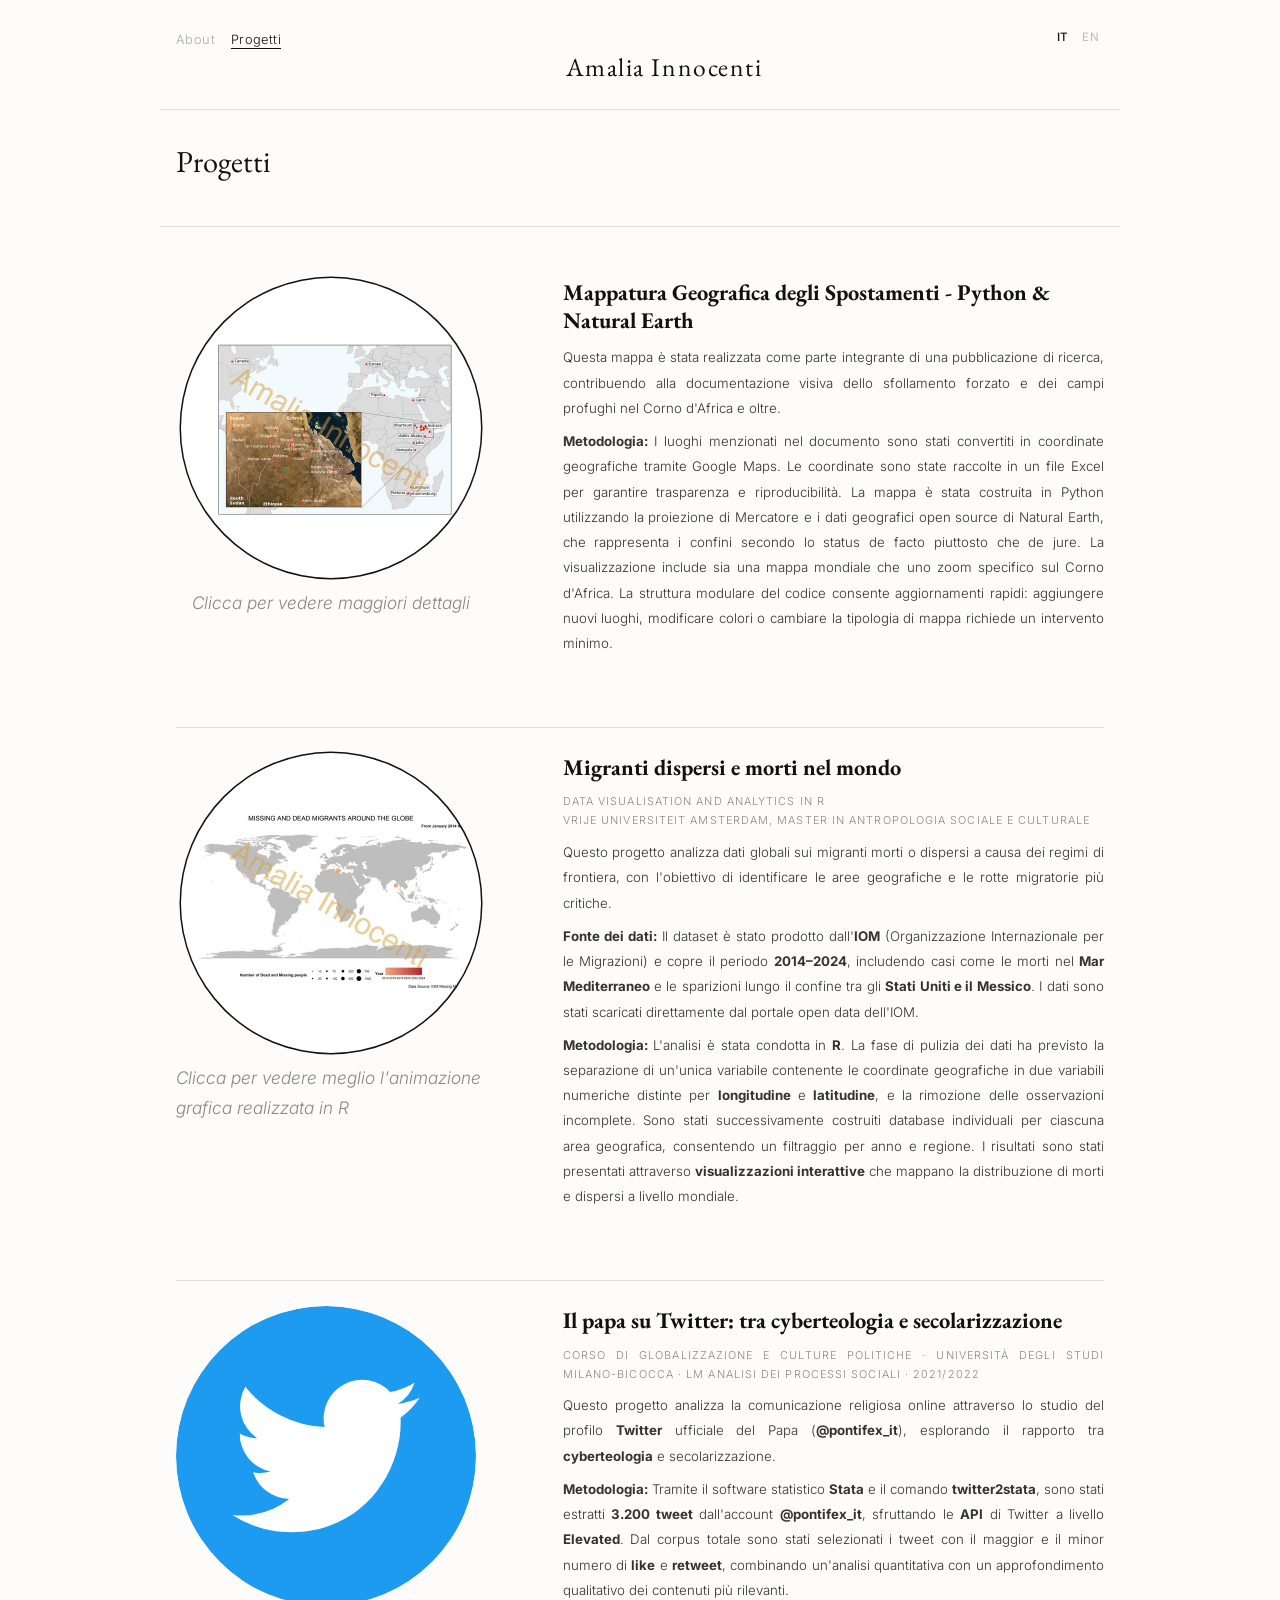
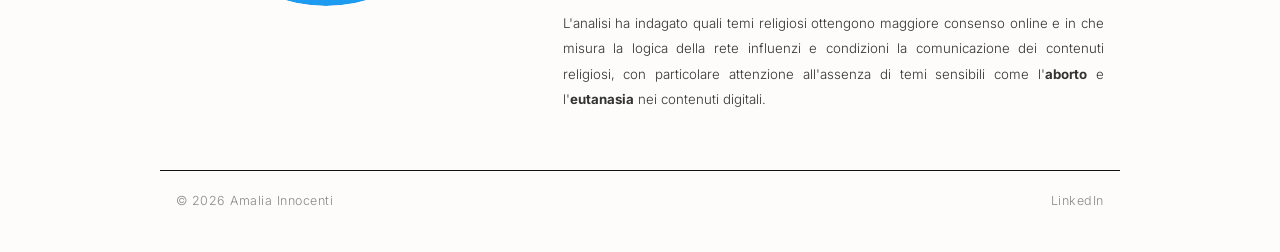
==== commit 9c1eecc3: "Split geo_sub onto two lines IT/EN" ====
--- a/progetti/index.html
+++ b/progetti/index.html
@@ -113,7 +113,7 @@
     </div>
     <div class="rentry-body">
       <h3 class="rentry-title" data-i18n="geo_title">Missing and dead migrants around the globe</h3>
-      <p class="rentry-sub" data-i18n="geo_sub">Data Visualisation and Analytics in R course — Vrije Universiteit Amsterdam, Master's Degree in Social and Cultural Anthropology</p>
+      <p class="rentry-sub" data-i18n="geo_sub">Data Visualisation and Analytics in R course<br>Vrije Universiteit Amsterdam, Master's Degree in Social and Cultural Anthropology</p>
       <p class="rentry-desc" data-i18n="geo_p1">This project analyses global data on migrants who have died or gone missing as a result of border regimes, with a focus on identifying the most critical geographical areas and migration routes.</p>
       <p class="rentry-desc" data-i18n="geo_p2"><strong>Data Source:</strong> The dataset was produced by the <strong>IOM</strong> (International Organisation for Migration) and covers the period <strong>2014–2024</strong>, including cases such as deaths in the <strong>Mediterranean Sea</strong> and disappearances along the <strong>US-Mexico border</strong>. Data was retrieved directly from the IOM open data portal.</p>
       <p class="rentry-desc" data-i18n="geo_p3"><strong>Methodology:</strong> The analysis was carried out in <strong>R</strong>. The data cleaning phase involved splitting a single coordinate variable into two separate numeric variables for <strong>longitude</strong> and <strong>latitude</strong>, and removing incomplete observations. Individual databases were then built for each geographical area to allow for more granular filtering by year and region. The results were presented through <strong>interactive visualisations</strong> that mapped the distribution of deaths and disappearances worldwide.</p>
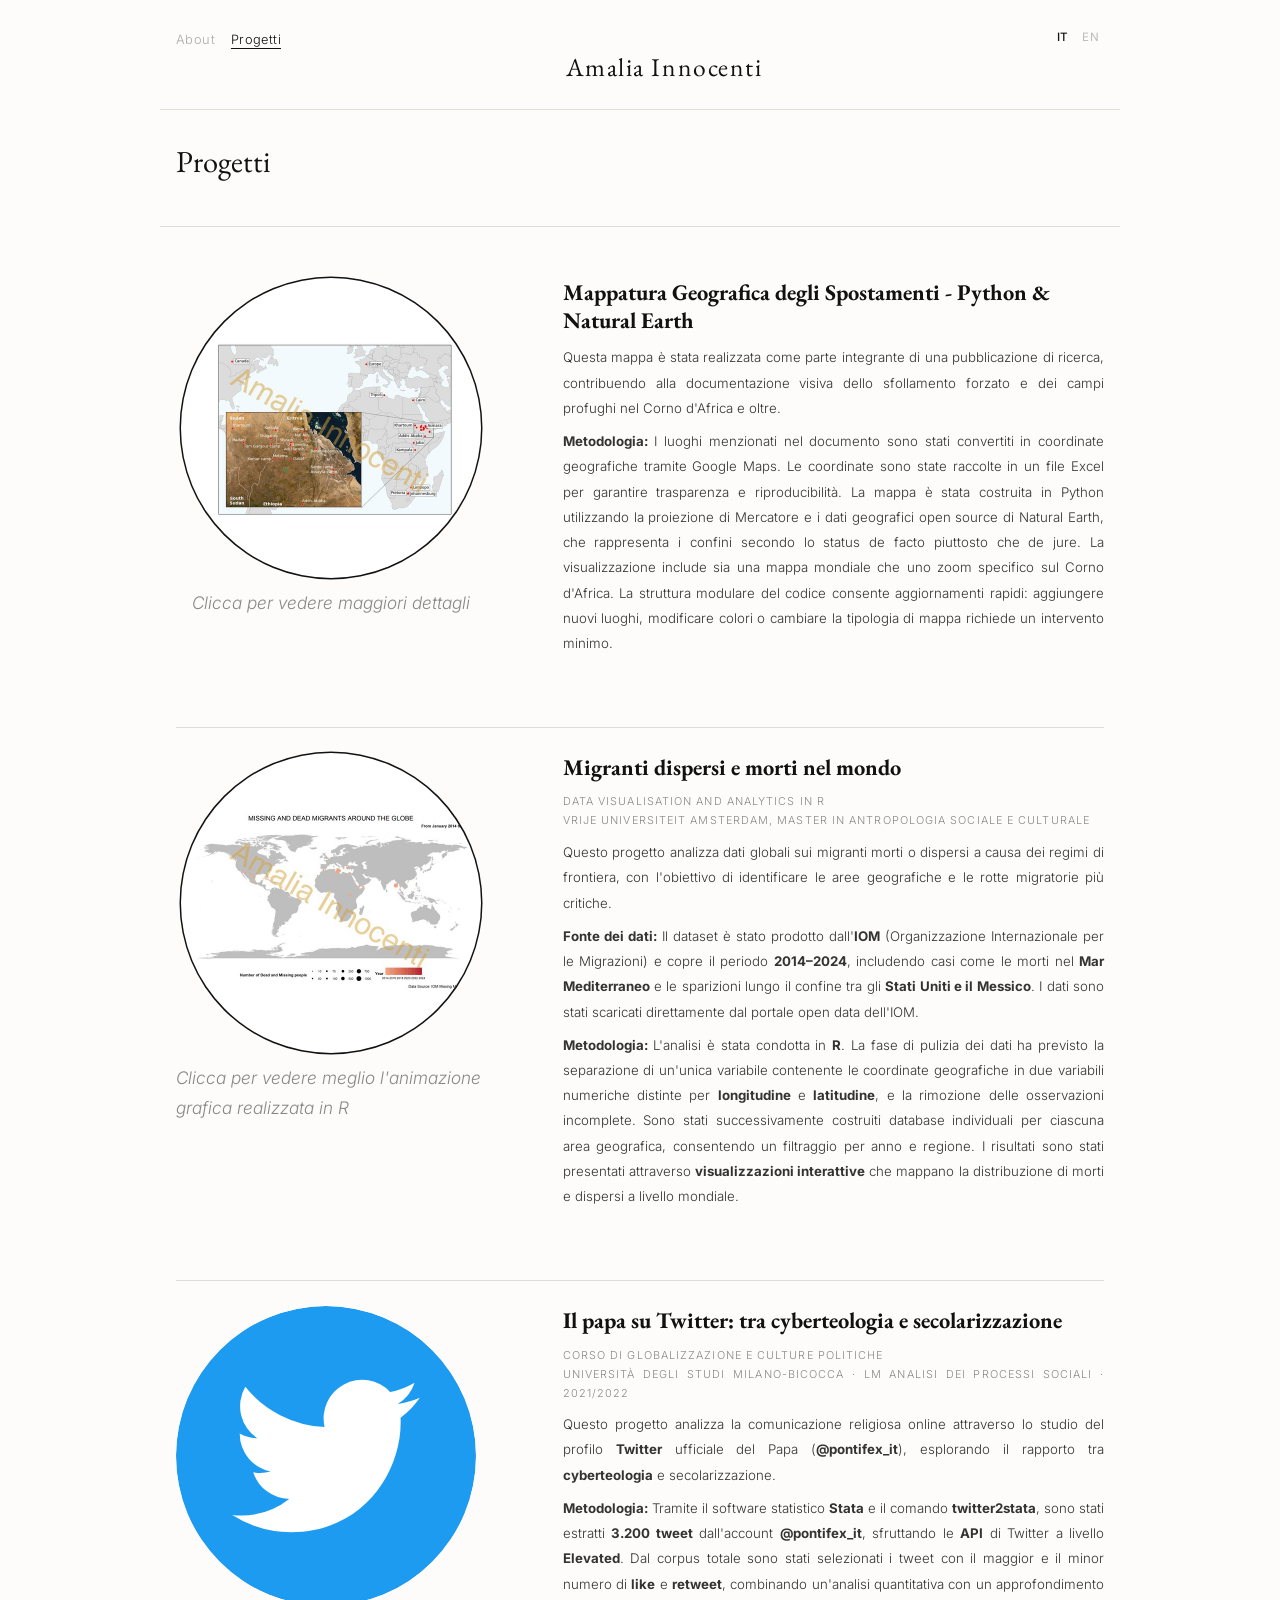
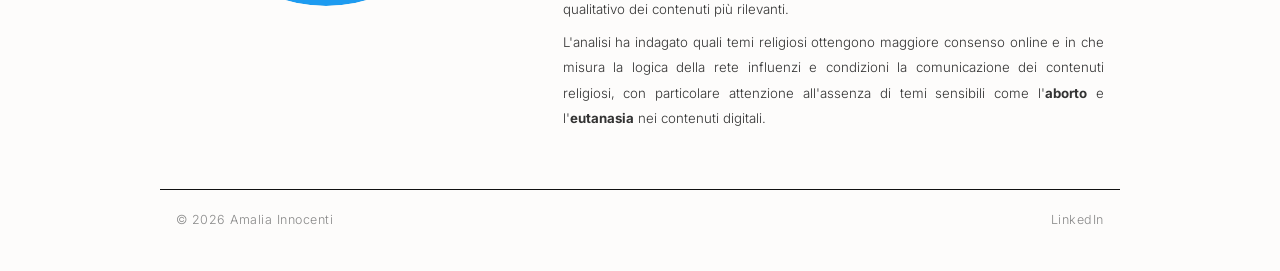
==== commit bd4b26db: "Split tw_sub onto two lines IT/EN" ====
--- a/progetti/index.html
+++ b/progetti/index.html
@@ -126,7 +126,7 @@
     <img class="rentry-img" src="../twitter-logo.svg" alt="Twitter logo">
     <div class="rentry-body">
       <h3 class="rentry-title" data-i18n="tw_card_title">Il papa su Twitter: tra cyberteologia e secolarizzazione</h3>
-      <p class="rentry-sub" data-i18n="tw_sub">Corso di Globalizzazione e culture politiche · Università degli Studi Milano-Bicocca · LM Analisi dei Processi Sociali · 2021/2022</p>
+      <p class="rentry-sub" data-i18n="tw_sub">Corso di Globalizzazione e culture politiche<br>Università degli Studi Milano-Bicocca · LM Analisi dei Processi Sociali · 2021/2022</p>
       <p class="rentry-desc" data-i18n="tw_p1">Questo progetto analizza la comunicazione religiosa online attraverso lo studio del profilo <strong>Twitter</strong> ufficiale del Papa (<strong>@pontifex_it</strong>), esplorando il rapporto tra <strong>cyberteologia</strong> e secolarizzazione.</p>
       <p class="rentry-desc" data-i18n="tw_p2"><strong>Metodologia:</strong> Tramite il software statistico <strong>Stata</strong> e il comando <strong>twitter2stata</strong>, sono stati estratti <strong>3.200 tweet</strong> dall'account <strong>@pontifex_it</strong>, sfruttando le <strong>API</strong> di Twitter a livello <strong>Elevated</strong>. Dal corpus totale sono stati selezionati i tweet con il maggior e il minor numero di <strong>like</strong> e <strong>retweet</strong>, combinando un'analisi quantitativa con un approfondimento qualitativo dei contenuti più rilevanti.</p>
       <p class="rentry-desc" data-i18n="tw_p3">L'analisi ha indagato quali temi religiosi ottengono maggiore consenso online e in che misura la logica della rete influenzi e condizioni la comunicazione dei contenuti religiosi, con particolare attenzione all'assenza di temi sensibili come l'<strong>aborto</strong> e l'<strong>eutanasia</strong> nei contenuti digitali.</p>
